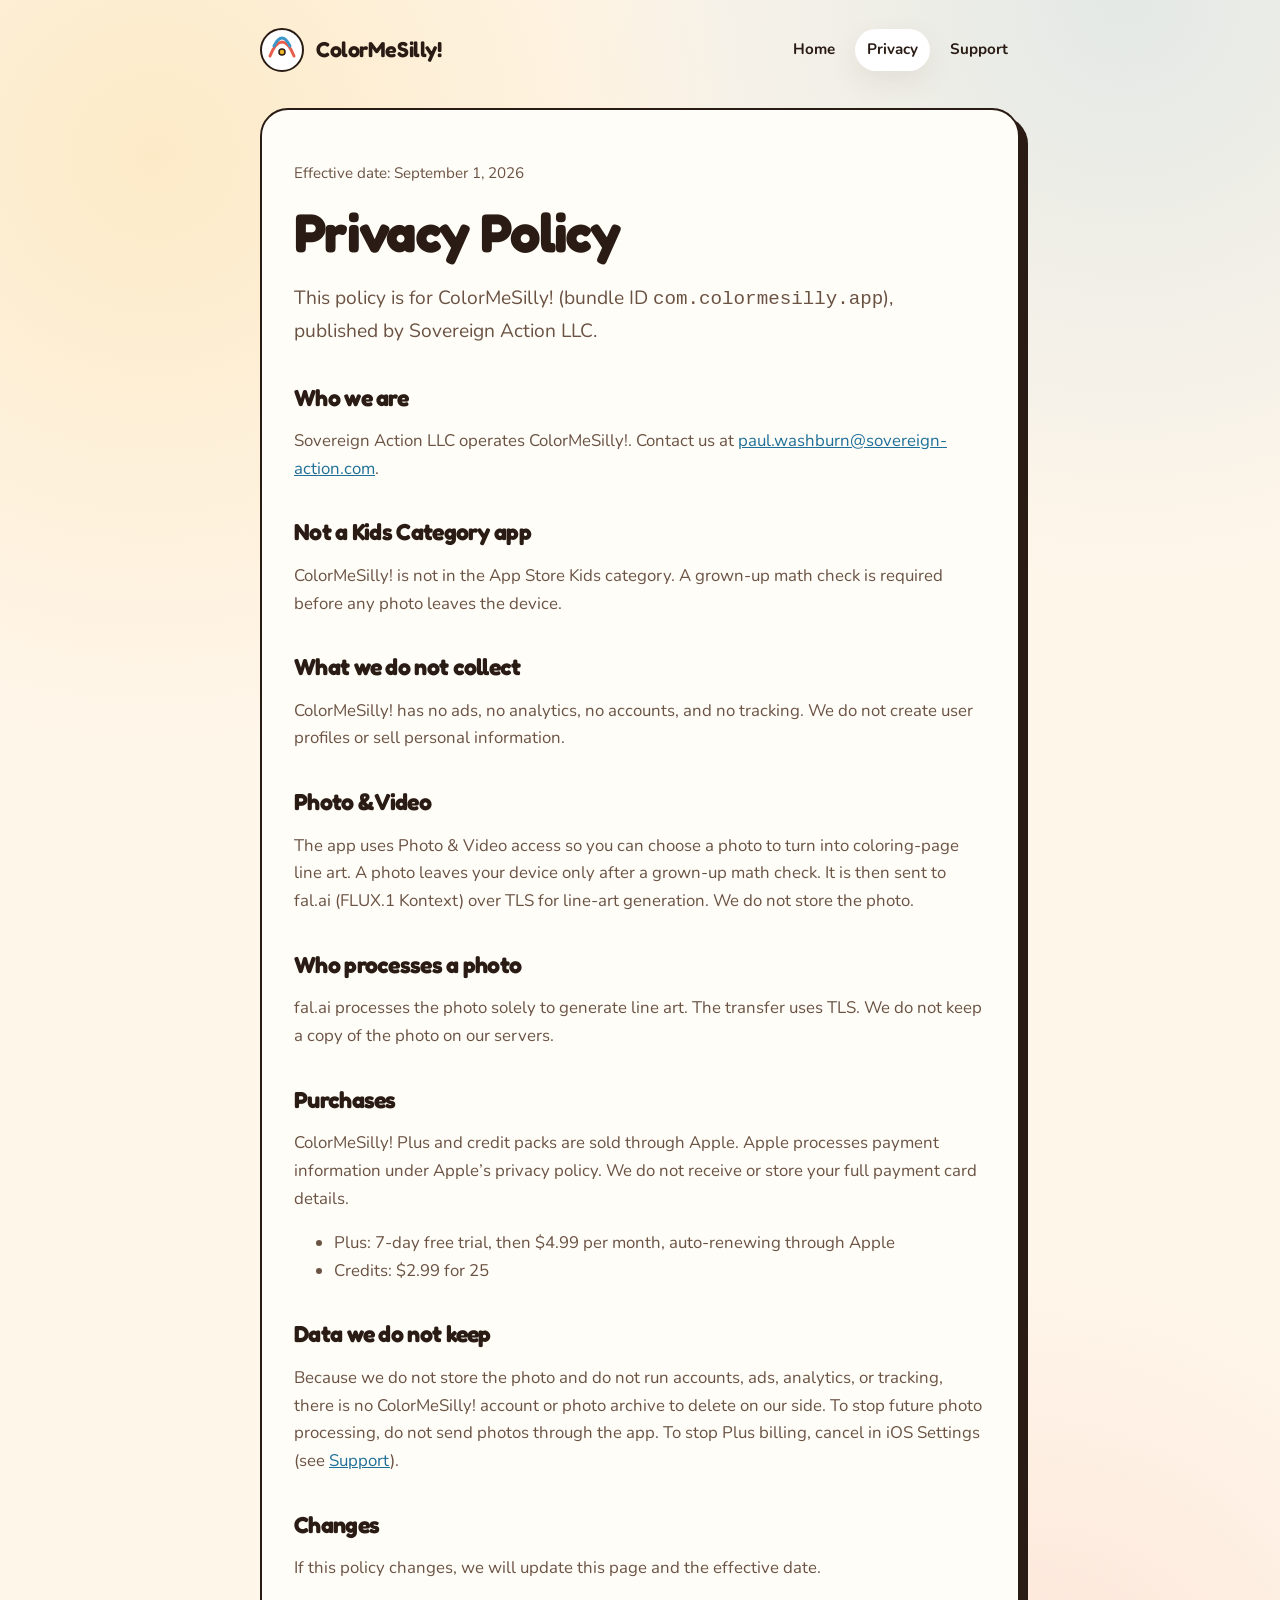
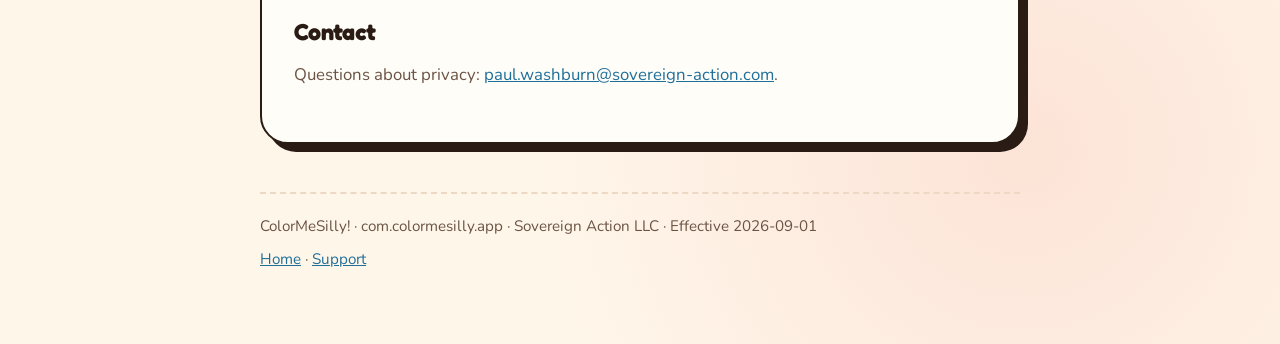
==== privacy.html @ ecbcbfa4 "Add ColorMeSilly! GitHub Pages site Static home, privacy, and support pages with relative links for " ====
<!DOCTYPE html>
<html lang="en">
<head>
  <meta charset="utf-8">
  <meta name="viewport" content="width=device-width, initial-scale=1">
  <title>Privacy Policy · ColorMeSilly!</title>
  <meta name="description" content="Privacy Policy for ColorMeSilly! by Sovereign Action LLC. Effective September 1, 2026.">
  <link rel="preconnect" href="https://fonts.googleapis.com">
  <link rel="preconnect" href="https://fonts.gstatic.com" crossorigin>
  <link href="https://fonts.googleapis.com/css2?family=Fredoka:wght@500;650&family=Nunito:wght@500;700;800&display=swap" rel="stylesheet">
  <link rel="stylesheet" href="styles.css">
</head>
<body>
  <div class="wrap">
    <header>
      <a class="brand" href="index.html">
        <svg class="mark" viewBox="0 0 44 44" aria-hidden="true">
          <circle cx="22" cy="22" r="21" fill="#fff" stroke="#2a1c14" stroke-width="2"/>
          <path d="M10 28c4-10 8-14 12-14s8 4 12 14" fill="none" stroke="#e85d4c" stroke-width="3" stroke-linecap="round"/>
          <path d="M14 18c3-6 6-8 8-8s5 2 8 8" fill="none" stroke="#3b96c9" stroke-width="3" stroke-linecap="round"/>
          <circle cx="22" cy="24" r="3" fill="#f0b429" stroke="#2a1c14" stroke-width="1.5"/>
        </svg>
        <span class="brand-name">ColorMeSilly!</span>
      </a>
      <nav aria-label="Site">
        <a href="index.html">Home</a>
        <a href="privacy.html" aria-current="page">Privacy</a>
        <a href="support.html">Support</a>
      </nav>
    </header>

    <main class="hero">
      <p class="meta">Effective date: September 1, 2026</p>
      <h1>Privacy Policy</h1>
      <p class="lede">This policy is for ColorMeSilly! (bundle ID <code>com.colormesilly.app</code>), published by Sovereign Action LLC.</p>

      <h2>Who we are</h2>
      <p>Sovereign Action LLC operates ColorMeSilly!. Contact us at <a href="mailto:paul.washburn@sovereign-action.com">paul.washburn@sovereign-action.com</a>.</p>

      <h2>Not a Kids Category app</h2>
      <p>ColorMeSilly! is not in the App Store Kids category. A grown-up math check is required before any photo leaves the device.</p>

      <h2>What we do not collect</h2>
      <p>ColorMeSilly! has no ads, no analytics, no accounts, and no tracking. We do not create user profiles or sell personal information.</p>

      <h2>Photo &amp; Video</h2>
      <p>The app uses Photo &amp; Video access so you can choose a photo to turn into coloring-page line art. A photo leaves your device only after a grown-up math check. It is then sent to fal.ai (FLUX.1 Kontext) over TLS for line-art generation. We do not store the photo.</p>

      <h2>Who processes a photo</h2>
      <p>fal.ai processes the photo solely to generate line art. The transfer uses TLS. We do not keep a copy of the photo on our servers.</p>

      <h2>Purchases</h2>
      <p>ColorMeSilly! Plus and credit packs are sold through Apple. Apple processes payment information under Apple’s privacy policy. We do not receive or store your full payment card details.</p>
      <ul>
        <li>Plus: 7-day free trial, then $4.99 per month, auto-renewing through Apple</li>
        <li>Credits: $2.99 for 25</li>
      </ul>

      <h2>Data we do not keep</h2>
      <p>Because we do not store the photo and do not run accounts, ads, analytics, or tracking, there is no ColorMeSilly! account or photo archive to delete on our side. To stop future photo processing, do not send photos through the app. To stop Plus billing, cancel in iOS Settings (see <a href="support.html">Support</a>).</p>

      <h2>Changes</h2>
      <p>If this policy changes, we will update this page and the effective date.</p>

      <h2>Contact</h2>
      <p>Questions about privacy: <a href="mailto:paul.washburn@sovereign-action.com">paul.washburn@sovereign-action.com</a>.</p>
    </main>

    <footer>
      <p>ColorMeSilly! · com.colormesilly.app · Sovereign Action LLC · Effective 2026-09-01</p>
      <p><a href="index.html">Home</a> · <a href="support.html">Support</a></p>
    </footer>
  </div>
</body>
</html>
---- styles.css ----
:root {
  --paper: #fff6ea;
  --card: #fffdf8;
  --ink: #2a1c14;
  --muted: #6b5344;
  --line: #edd8c4;
  --coral: #e85d4c;
  --gold: #f0b429;
  --sky: #3b96c9;
  --mint: #3da87a;
  --violet: #8a69b5;
  --shadow: 0 10px 30px rgba(80, 42, 20, 0.08);
}

* {
  box-sizing: border-box;
}

html {
  scroll-behavior: smooth;
}

body {
  margin: 0;
  min-height: 100vh;
  color: var(--ink);
  font-family: "Nunito", "Avenir Next", "Segoe UI", sans-serif;
  line-height: 1.65;
  background:
    radial-gradient(circle at 12% 8%, rgba(240, 180, 41, 0.18), transparent 28%),
    radial-gradient(circle at 88% 0%, rgba(59, 150, 201, 0.14), transparent 26%),
    radial-gradient(circle at 80% 90%, rgba(232, 93, 76, 0.12), transparent 24%),
    var(--paper);
}

a {
  color: #1f6f99;
}

a:hover {
  color: var(--coral);
}

.wrap {
  width: min(760px, calc(100% - 32px));
  margin: 0 auto;
  padding: 28px 0 64px;
}

header {
  display: flex;
  align-items: center;
  justify-content: space-between;
  gap: 16px;
  margin-bottom: 36px;
}

.brand {
  display: flex;
  align-items: center;
  gap: 12px;
  color: inherit;
  text-decoration: none;
}

.mark {
  width: 44px;
  height: 44px;
  flex: none;
}

.brand-name {
  font-family: "Fredoka", "Nunito", sans-serif;
  font-weight: 650;
  font-size: 1.35rem;
  letter-spacing: -0.02em;
}

nav {
  display: flex;
  gap: 8px;
  flex-wrap: wrap;
}

nav a {
  text-decoration: none;
  color: var(--ink);
  font-weight: 700;
  font-size: 0.95rem;
  padding: 8px 12px;
  border-radius: 999px;
}

nav a:hover,
nav a[aria-current="page"] {
  background: #fff;
  box-shadow: var(--shadow);
}

h1,
h2 {
  font-family: "Fredoka", "Nunito", sans-serif;
  letter-spacing: -0.03em;
  line-height: 1.15;
}

h1 {
  font-size: clamp(2.1rem, 6vw, 3.4rem);
  margin: 0 0 12px;
}

h2 {
  font-size: 1.45rem;
  margin: 36px 0 10px;
}

p,
li {
  color: var(--muted);
  font-size: 1.05rem;
}

.lede {
  font-size: 1.2rem;
  max-width: 38rem;
}

.hero {
  background: var(--card);
  border: 2px solid var(--ink);
  border-radius: 28px;
  padding: 36px 32px;
  box-shadow: 8px 8px 0 var(--ink);
}

.chips {
  display: flex;
  flex-wrap: wrap;
  gap: 8px;
  margin: 22px 0 0;
  padding: 0;
  list-style: none;
}

.chips li {
  color: var(--ink);
  font-size: 0.92rem;
  font-weight: 800;
  background: #fff;
  border: 2px solid var(--ink);
  border-radius: 999px;
  padding: 6px 12px;
}

.coral { background: #ffd7d1; }
.gold { background: #ffe8a3; }
.sky { background: #d3eefb; }
.mint { background: #d4f3e4; }
.violet { background: #eadcf7; }

.card-grid {
  display: grid;
  gap: 16px;
  margin-top: 28px;
}

@media (min-width: 640px) {
  .card-grid {
    grid-template-columns: 1fr 1fr;
  }
}

.card {
  background: var(--card);
  border: 2px solid var(--line);
  border-radius: 20px;
  padding: 22px 20px;
}

.card h2 {
  margin-top: 0;
}

.price {
  font-family: "Fredoka", sans-serif;
  font-size: 1.8rem;
  color: var(--ink);
  margin: 0 0 8px;
}

.cta-row {
  display: flex;
  flex-wrap: wrap;
  gap: 12px;
  margin-top: 24px;
}

.btn {
  display: inline-block;
  text-decoration: none;
  font-weight: 800;
  border-radius: 999px;
  padding: 12px 18px;
  border: 2px solid var(--ink);
}

.btn-primary {
  color: #fff;
  background: var(--coral);
}

.btn-primary:hover {
  color: #fff;
  background: #cf4636;
}

.btn-ghost {
  color: var(--ink);
  background: #fff;
}

.steps {
  margin: 0;
  padding-left: 1.2rem;
}

.steps li + li {
  margin-top: 8px;
}

.meta {
  font-size: 0.95rem;
}

footer {
  margin-top: 48px;
  padding-top: 20px;
  border-top: 2px dashed var(--line);
  color: var(--muted);
  font-size: 0.95rem;
}

footer p {
  margin: 0 0 8px;
  font-size: 0.95rem;
}

@media (max-width: 600px) {
  header {
    flex-direction: column;
    align-items: flex-start;
  }

  .hero,
  .card {
    padding: 22px 18px;
  }

  .hero {
    box-shadow: 5px 5px 0 var(--ink);
  }
}
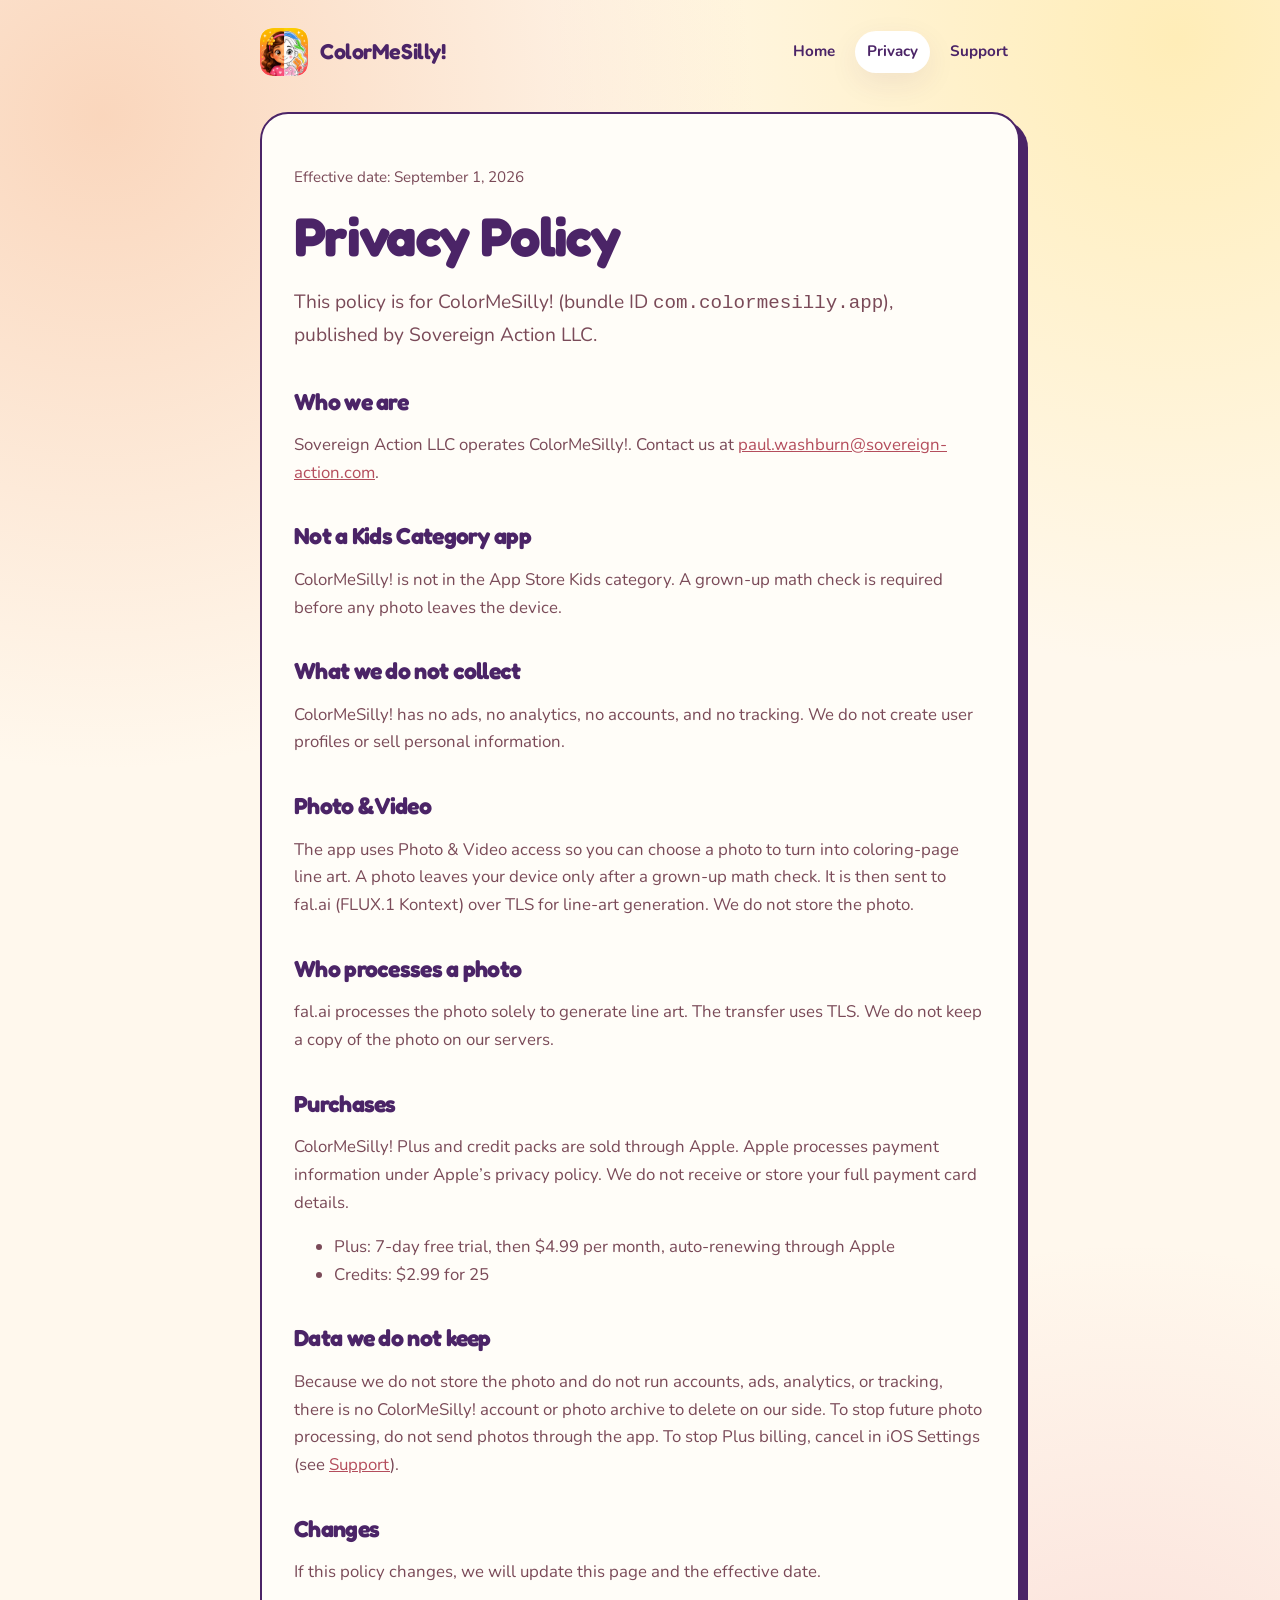
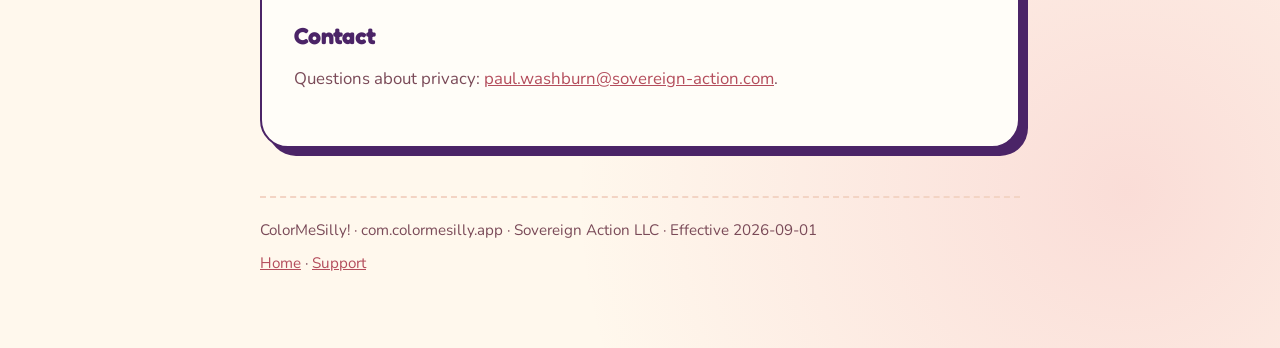
==== commit 4b5405c2: "Show ColorMeSilly! App Store screenshots on the homepage Replace the copy-only landing page with a c" ====
--- a/privacy.html
+++ b/privacy.html
@@ -14,12 +14,7 @@
   <div class="wrap">
     <header>
       <a class="brand" href="index.html">
-        <svg class="mark" viewBox="0 0 44 44" aria-hidden="true">
-          <circle cx="22" cy="22" r="21" fill="#fff" stroke="#2a1c14" stroke-width="2"/>
-          <path d="M10 28c4-10 8-14 12-14s8 4 12 14" fill="none" stroke="#e85d4c" stroke-width="3" stroke-linecap="round"/>
-          <path d="M14 18c3-6 6-8 8-8s5 2 8 8" fill="none" stroke="#3b96c9" stroke-width="3" stroke-linecap="round"/>
-          <circle cx="22" cy="24" r="3" fill="#f0b429" stroke="#2a1c14" stroke-width="1.5"/>
-        </svg>
+        <img class="mark" src="assets/cms-icon.png" width="48" height="48" alt="ColorMeSilly!">
         <span class="brand-name">ColorMeSilly!</span>
       </a>
       <nav aria-label="Site">
--- a/styles.css
+++ b/styles.css
@@ -1,15 +1,14 @@
 :root {
-  --paper: #fff6ea;
+  --paper: #fff8ed;
   --card: #fffdf8;
-  --ink: #2a1c14;
-  --muted: #6b5344;
-  --line: #edd8c4;
-  --coral: #e85d4c;
-  --gold: #f0b429;
-  --sky: #3b96c9;
-  --mint: #3da87a;
-  --violet: #8a69b5;
-  --shadow: 0 10px 30px rgba(80, 42, 20, 0.08);
+  --ink: #4b2467;
+  --muted: #7a4a58;
+  --line: #f3d4c4;
+  --coral: #e97d8a;
+  --peach: #f8c8a8;
+  --cream: #fff9e5;
+  --plum: #4b2467;
+  --shadow: 0 10px 30px rgba(75, 36, 103, 0.08);
 }
 
 * {
@@ -27,18 +26,18 @@
   font-family: "Nunito", "Avenir Next", "Segoe UI", sans-serif;
   line-height: 1.65;
   background:
-    radial-gradient(circle at 12% 8%, rgba(240, 180, 41, 0.18), transparent 28%),
-    radial-gradient(circle at 88% 0%, rgba(59, 150, 201, 0.14), transparent 26%),
-    radial-gradient(circle at 80% 90%, rgba(232, 93, 76, 0.12), transparent 24%),
+    radial-gradient(circle at 8% 6%, rgba(248, 200, 168, 0.7), transparent 30%),
+    radial-gradient(circle at 92% 2%, rgba(255, 228, 140, 0.55), transparent 28%),
+    radial-gradient(circle at 88% 92%, rgba(233, 125, 138, 0.22), transparent 26%),
     var(--paper);
 }
 
 a {
-  color: #1f6f99;
+  color: #b44d5c;
 }
 
 a:hover {
-  color: var(--coral);
+  color: var(--plum);
 }
 
 .wrap {
@@ -47,6 +46,10 @@
   padding: 28px 0 64px;
 }
 
+body.home .wrap {
+  width: min(1120px, calc(100% - 28px));
+}
+
 header {
   display: flex;
   align-items: center;
@@ -64,9 +67,11 @@
 }
 
 .mark {
-  width: 44px;
-  height: 44px;
+  width: 48px;
+  height: 48px;
   flex: none;
+  border-radius: 12px;
+  display: block;
 }
 
 .brand-name {
@@ -74,6 +79,7 @@
   font-weight: 650;
   font-size: 1.35rem;
   letter-spacing: -0.02em;
+  color: var(--plum);
 }
 
 nav {
@@ -102,6 +108,7 @@
   font-family: "Fredoka", "Nunito", sans-serif;
   letter-spacing: -0.03em;
   line-height: 1.15;
+  color: var(--plum);
 }
 
 h1 {
@@ -127,10 +134,104 @@
 
 .hero {
   background: var(--card);
-  border: 2px solid var(--ink);
+  border: 2px solid var(--plum);
   border-radius: 28px;
   padding: 36px 32px;
-  box-shadow: 8px 8px 0 var(--ink);
+  box-shadow: 8px 8px 0 var(--plum);
+}
+
+.hero-home {
+  text-align: center;
+  display: flex;
+  flex-direction: column;
+  align-items: center;
+}
+
+.hero-home .lede {
+  margin: 0 auto;
+}
+
+.hero-icon {
+  width: 112px;
+  height: 112px;
+  border-radius: 28px;
+  margin-bottom: 18px;
+  box-shadow: 0 12px 28px rgba(75, 36, 103, 0.16);
+}
+
+.coming-soon {
+  display: inline-block;
+  margin: 22px 0 0;
+  padding: 10px 18px;
+  border-radius: 999px;
+  background: var(--coral);
+  color: #fff;
+  font-weight: 800;
+}
+
+.shots {
+  margin-top: 40px;
+  text-align: center;
+}
+
+.shots-title {
+  margin: 0 0 8px;
+  font-size: clamp(1.6rem, 4vw, 2.2rem);
+}
+
+.shots-sub {
+  margin: 0 0 22px;
+}
+
+.shot-grid {
+  display: grid;
+  grid-template-columns: repeat(2, minmax(0, 1fr));
+  gap: 16px;
+}
+
+.shot {
+  margin: 0;
+  background: #fff;
+  border: 2px solid var(--plum);
+  border-radius: 24px;
+  padding: 10px;
+  box-shadow: 6px 6px 0 var(--peach);
+}
+
+.shot img {
+  display: block;
+  width: 100%;
+  height: auto;
+  border-radius: 16px;
+}
+
+.perks {
+  display: grid;
+  gap: 14px;
+  margin: 36px 0 0;
+  padding: 0;
+  list-style: none;
+}
+
+.perks li {
+  background: var(--card);
+  border: 2px solid var(--line);
+  border-radius: 18px;
+  padding: 16px 18px;
+}
+
+.perks strong {
+  display: block;
+  color: var(--plum);
+  font-family: "Fredoka", "Nunito", sans-serif;
+  font-size: 1.15rem;
+  margin-bottom: 4px;
+}
+
+.plus-note {
+  margin: 28px 0 0;
+  text-align: center;
+  font-size: 0.98rem;
 }
 
 .chips {
@@ -154,9 +255,9 @@
 
 .coral { background: #ffd7d1; }
 .gold { background: #ffe8a3; }
-.sky { background: #d3eefb; }
-.mint { background: #d4f3e4; }
-.violet { background: #eadcf7; }
+.sky { background: #f8c8a8; }
+.mint { background: #fff1c9; }
+.violet { background: #f3d4e8; }
 
 .card-grid {
   display: grid;
@@ -167,6 +268,16 @@
 @media (min-width: 640px) {
   .card-grid {
     grid-template-columns: 1fr 1fr;
+  }
+
+  .perks {
+    grid-template-columns: 1fr 1fr;
+  }
+}
+
+@media (min-width: 900px) {
+  .shot-grid {
+    grid-template-columns: repeat(4, minmax(0, 1fr));
   }
 }
 
@@ -211,7 +322,7 @@
 
 .btn-primary:hover {
   color: #fff;
-  background: #cf4636;
+  background: #d46674;
 }
 
 .btn-ghost {
@@ -257,6 +368,16 @@
   }
 
   .hero {
-    box-shadow: 5px 5px 0 var(--ink);
-  }
-}
+    box-shadow: 5px 5px 0 var(--plum);
+  }
+
+  .shot-grid {
+    grid-template-columns: 1fr 1fr;
+    gap: 10px;
+  }
+
+  .shot {
+    padding: 6px;
+    box-shadow: 4px 4px 0 var(--peach);
+  }
+}
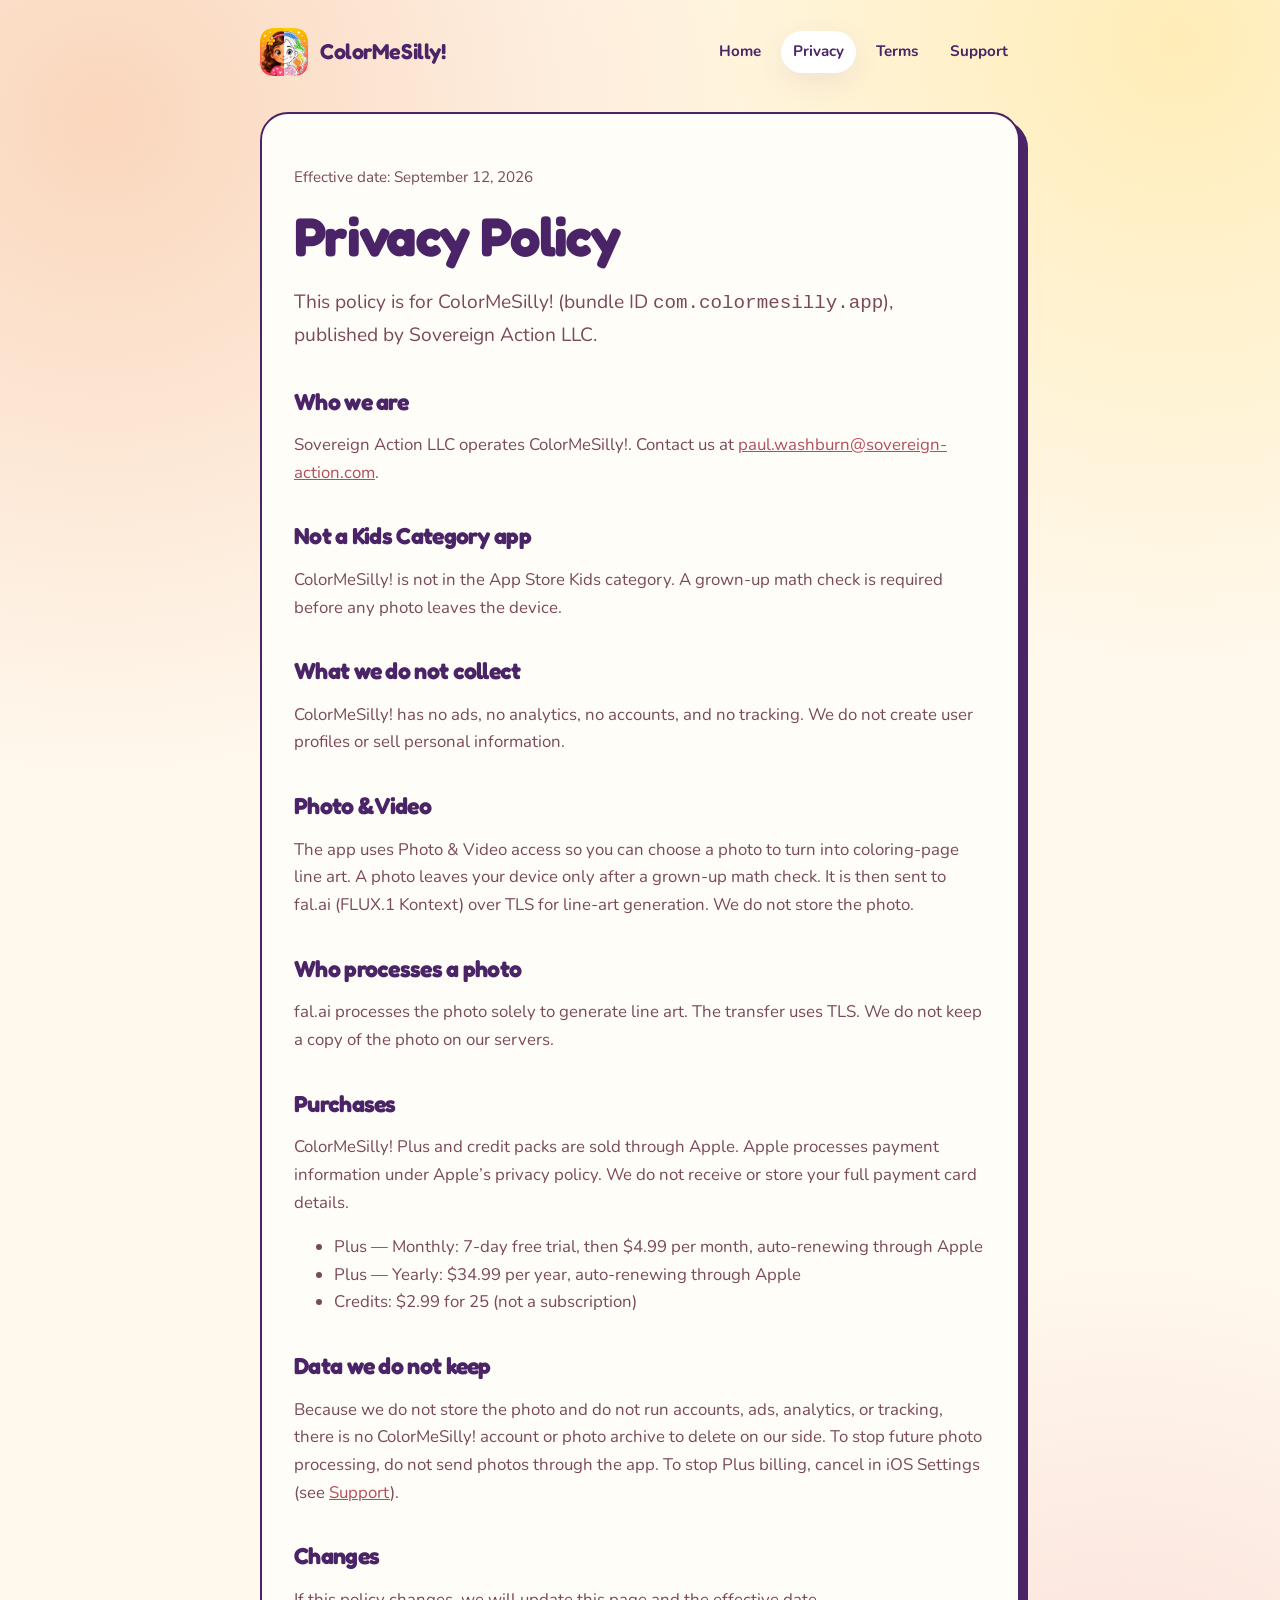
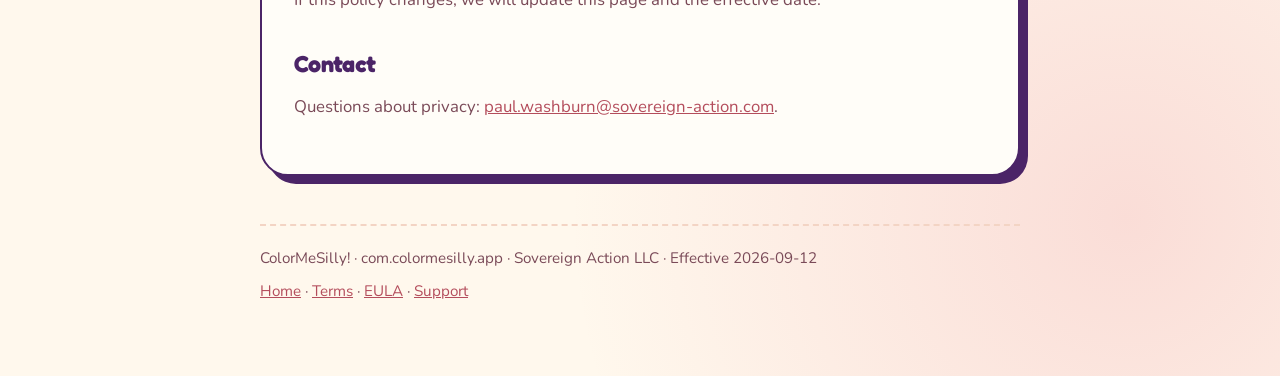
==== commit 8fe9706f: "Publish Terms, EULA, and yearly Plus privacy/support. Attorney-approved pack: terms.html, eula.html," ====
--- a/privacy.html
+++ b/privacy.html
@@ -4,10 +4,11 @@
   <meta charset="utf-8">
   <meta name="viewport" content="width=device-width, initial-scale=1">
   <title>Privacy Policy · ColorMeSilly!</title>
-  <meta name="description" content="Privacy Policy for ColorMeSilly! by Sovereign Action LLC. Effective September 1, 2026.">
+  <meta name="description" content="Privacy Policy for ColorMeSilly! by Sovereign Action LLC. Effective September 12, 2026.">
   <link rel="preconnect" href="https://fonts.googleapis.com">
   <link rel="preconnect" href="https://fonts.gstatic.com" crossorigin>
   <link href="https://fonts.googleapis.com/css2?family=Fredoka:wght@500;650&family=Nunito:wght@500;700;800&display=swap" rel="stylesheet">
+  <link rel="icon" href="assets/cms-icon.png" type="image/png">
   <link rel="stylesheet" href="styles.css">
 </head>
 <body>
@@ -20,12 +21,13 @@
       <nav aria-label="Site">
         <a href="index.html">Home</a>
         <a href="privacy.html" aria-current="page">Privacy</a>
+        <a href="terms.html">Terms</a>
         <a href="support.html">Support</a>
       </nav>
     </header>
 
     <main class="hero">
-      <p class="meta">Effective date: September 1, 2026</p>
+      <p class="meta">Effective date: September 12, 2026</p>
       <h1>Privacy Policy</h1>
       <p class="lede">This policy is for ColorMeSilly! (bundle ID <code>com.colormesilly.app</code>), published by Sovereign Action LLC.</p>
 
@@ -47,8 +49,9 @@
       <h2>Purchases</h2>
       <p>ColorMeSilly! Plus and credit packs are sold through Apple. Apple processes payment information under Apple’s privacy policy. We do not receive or store your full payment card details.</p>
       <ul>
-        <li>Plus: 7-day free trial, then $4.99 per month, auto-renewing through Apple</li>
-        <li>Credits: $2.99 for 25</li>
+        <li>Plus — Monthly: 7-day free trial, then $4.99 per month, auto-renewing through Apple</li>
+        <li>Plus — Yearly: $34.99 per year, auto-renewing through Apple</li>
+        <li>Credits: $2.99 for 25 (not a subscription)</li>
       </ul>
 
       <h2>Data we do not keep</h2>
@@ -62,8 +65,8 @@
     </main>
 
     <footer>
-      <p>ColorMeSilly! · com.colormesilly.app · Sovereign Action LLC · Effective 2026-09-01</p>
-      <p><a href="index.html">Home</a> · <a href="support.html">Support</a></p>
+      <p>ColorMeSilly! · com.colormesilly.app · Sovereign Action LLC · Effective 2026-09-12</p>
+      <p><a href="index.html">Home</a> · <a href="terms.html">Terms</a> · <a href="eula.html">EULA</a> · <a href="support.html">Support</a></p>
     </footer>
   </div>
 </body>
